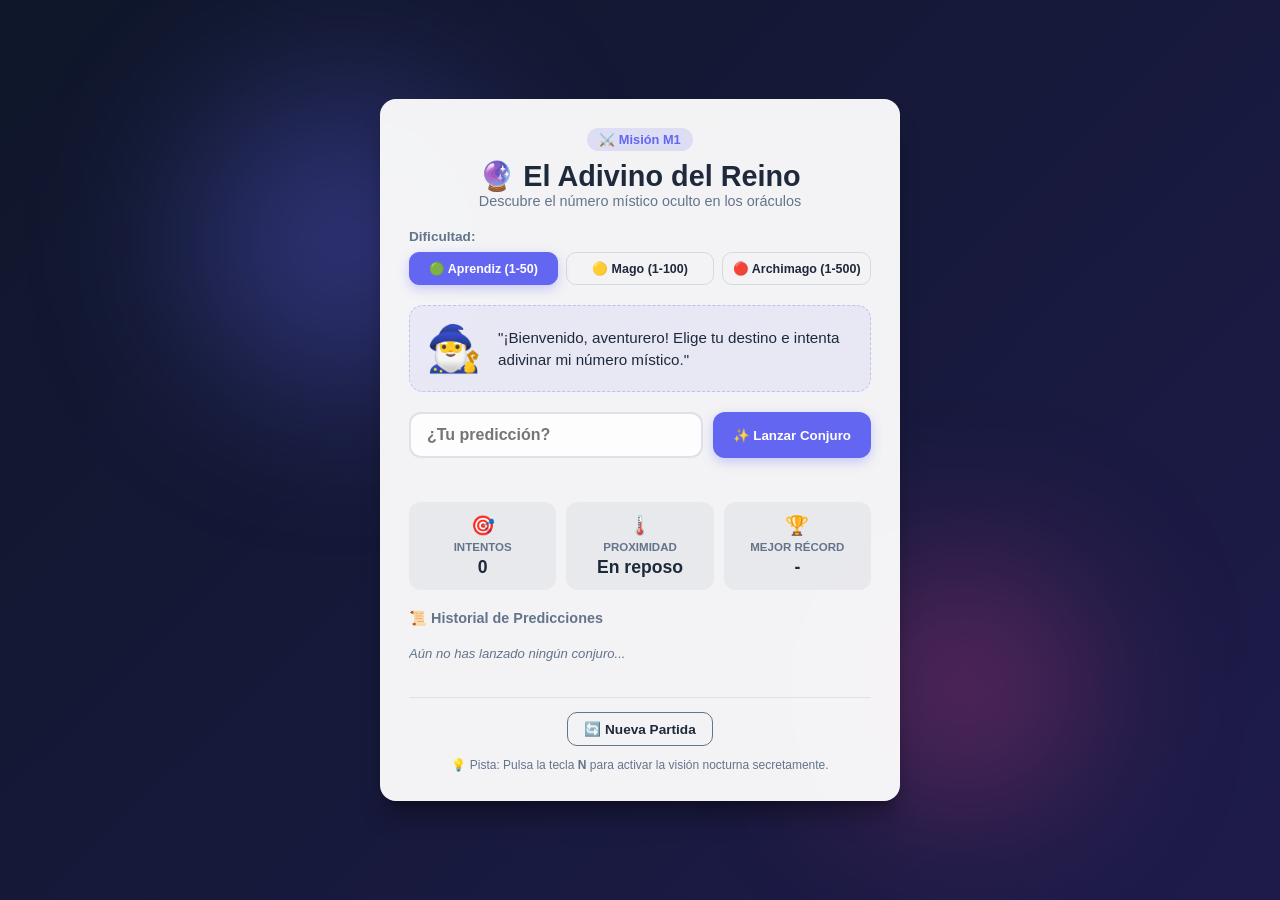
==== Mision_1/index.html @ a3c950a6 "Update index.html" ====
<!DOCTYPE html>
<html lang="es">
<head>
  <meta charset="UTF-8" />
  <meta name="viewport" content="width=device-width, initial-scale=1.0" />
  <title>Pixel Quest 🔮 El Adivino del Reino</title>
  <link rel="stylesheet" href="styles.css" />
  <script src="app.js" defer></script>
</head>
<body>
  <div class="background-decorations">
    <div class="bg-circle c1"></div>
    <div class="bg-circle c2"></div>
  </div>

  <main class="game-card">
    <header class="game-header">
      <div class="badge">⚔️ Misión M1</div>
      <h1>🔮 El Adivino del Reino</h1>
      <p class="subtitle">Descubre el número místico oculto en los oráculos</p>
    </header>

    <!-- Selector de Dificultad -->
    <section class="difficulty-section">
      <label class="section-label">Dificultad:</label>
      <div class="difficulty-buttons">
        <button type="button" class="btn-diff active" data-max="50">🟢 Aprendiz (1-50)</button>
        <button type="button" class="btn-diff" data-max="100">🟡 Mago (1-100)</button>
        <button type="button" class="btn-diff" data-max="500">🔴 Archimago (1-500)</button>
      </div>
    </section>

    <!-- Panel Principal del Oráculo -->
    <section class="oracle-box">
      <div class="oracle-avatar" id="oracleAvatar">🧙‍♂️</div>
      <div class="oracle-speech" id="oracleSpeech">
        "¡Bienvenido, aventurero! Elige tu destino e intenta adivinar mi número místico."
      </div>
    </section>

    <!-- Formulario de Intento -->
    <section class="input-section">
      <div class="input-wrapper">
        <input type="number" id="guessInput" placeholder="¿Tu predicción?" min="1" max="50" autocomplete="off" />
        <button type="button" id="castBtn" class="btn-cast">✨ Lanzar Conjuro</button>
      </div>
      <p class="error-msg" id="errorMsg"></p>
    </section>

    <!-- Estadísticas y Progreso -->
    <section class="stats-section">
      <div class="stat-card">
        <span class="stat-icon">🎯</span>
        <span class="stat-label">Intentos</span>
        <span class="stat-value" id="attemptsCount">0</span>
      </div>
      <div class="stat-card">
        <span class="stat-icon">🌡️</span>
        <span class="stat-label">Proximidad</span>
        <span class="stat-value" id="proximityText">En reposo</span>
      </div>
      <div class="stat-card">
        <span class="stat-icon">🏆</span>
        <span class="stat-label">Mejor Récord</span>
        <span class="stat-value" id="bestScoreText">-</span>
      </div>
    </section>

    <!-- Historial de Intentos -->
    <section class="history-section">
      <h3>📜 Historial de Predicciones</h3>
      <div class="history-list" id="historyList">
        <span class="empty-history">Aún no has lanzado ningún conjuro...</span>
      </div>
    </section>

    <!-- Acciones Secundarias -->
    <footer class="game-footer">
      <button type="button" id="restartBtn" class="btn-secondary">🔄 Nueva Partida</button>
      <small class="secret-hint">💡 Pista: Pulsa la tecla <strong>N</strong> para activar la visión nocturna secretamente.</small>
    </footer>
  </main>
</body>
</html>
---- Mision_1/styles.css ----
:root {
  --bg-gradient: linear-gradient(135deg, #0f172a 0%, #1e1b4b 100%);
  --card-bg: rgba(255, 255, 255, 0.95);
  --text-main: #1e293b;
  --text-muted: #64748b;
  --primary-color: #6366f1;
  --primary-hover: #4f46e5;
  --accent-color: #ec4899;
  --border-radius: 16px;
  --shadow-lg: 0 20px 25px -5px rgba(0, 0, 0, 0.3), 0 8px 10px -6px rgba(0, 0, 0, 0.3);
}

/* Modo Nocturno Secret (Bonus M1) */
body.dark-mode {
  --bg-gradient: linear-gradient(135deg, #020617 0%, #0f0e17 100%);
  --card-bg: rgba(15, 23, 42, 0.92);
  --text-main: #f8fafc;
  --text-muted: #94a3b8;
  --primary-color: #a855f7;
  --primary-hover: #9333ea;
  --accent-color: #38bdf8;
}

* {
  box-sizing: border-box;
  margin: 0;
  padding: 0;
  font-family: 'Segoe UI', Tahoma, Geneva, Verdana, sans-serif;
  transition: background-color 0.3s ease, color 0.3s ease, transform 0.2s ease;
}

body {
  min-height: 100vh;
  background: var(--bg-gradient);
  display: flex;
  justify-content: center;
  align-items: center;
  padding: 20px;
  position: relative;
  overflow-x: hidden;
  color: var(--text-main);
}

/* Esferas decorativas de fondo */
.background-decorations .bg-circle {
  position: absolute;
  border-radius: 50%;
  filter: blur(80px);
  z-index: 0;
}
.c1 {
  width: 300px;
  height: 300px;
  background: rgba(99, 102, 241, 0.35);
  top: 10%;
  left: 15%;
}
.c2 {
  width: 250px;
  height: 250px;
  background: rgba(236, 72, 153, 0.3);
  bottom: 10%;
  right: 15%;
}

/* Tarjeta Principal */
.game-card {
  position: relative;
  z-index: 1;
  background: var(--card-bg);
  backdrop-filter: blur(12px);
  width: 100%;
  max-width: 520px;
  border-radius: var(--border-radius);
  padding: 28px;
  box-shadow: var(--shadow-lg);
  border: 1px solid rgba(255, 255, 255, 0.1);
  display: flex;
  flex-direction: column;
  gap: 20px;
}

/* Encabezado */
.game-header {
  text-align: center;
}
.badge {
  display: inline-block;
  background: rgba(99, 102, 241, 0.15);
  color: var(--primary-color);
  font-size: 0.8rem;
  font-weight: 700;
  padding: 4px 12px;
  border-radius: 20px;
  margin-bottom: 8px;
}
.game-header h1 {
  font-size: 1.8rem;
  font-weight: 800;
}
.subtitle {
  font-size: 0.9rem;
  color: var(--text-muted);
}

/* Botones de Dificultad */
.difficulty-section {
  display: flex;
  flex-direction: column;
  gap: 8px;
}
.section-label {
  font-size: 0.85rem;
  font-weight: 600;
  color: var(--text-muted);
}
.difficulty-buttons {
  display: flex;
  gap: 8px;
}
.btn-diff {
  flex: 1;
  padding: 8px;
  border: 1px solid rgba(100, 116, 139, 0.2);
  background: transparent;
  color: var(--text-main);
  border-radius: 10px;
  font-size: 0.78rem;
  font-weight: 600;
  cursor: pointer;
}
.btn-diff.active {
  background: var(--primary-color);
  color: #fff;
  border-color: var(--primary-color);
  box-shadow: 0 4px 12px rgba(99, 102, 241, 0.3);
}

/* Oráculo Box */
.oracle-box {
  background: rgba(99, 102, 241, 0.08);
  border-radius: 14px;
  padding: 16px;
  display: flex;
  align-items: center;
  gap: 16px;
  border: 1px dashed rgba(99, 102, 241, 0.3);
}
.oracle-avatar {
  font-size: 2.8rem;
  animation: pulse 2s infinite ease-in-out;
}
@keyframes pulse {
  0%, 100% { transform: scale(1); }
  50% { transform: scale(1.1); }
}
.oracle-speech {
  font-size: 0.95rem;
  line-height: 1.4;
  font-weight: 500;
}

/* Input y Botón */
.input-section {
  display: flex;
  flex-direction: column;
  gap: 6px;
}
.input-wrapper {
  display: flex;
  gap: 10px;
}
input[type="number"] {
  flex: 1;
  padding: 12px 16px;
  border-radius: 12px;
  border: 2px solid rgba(100, 116, 139, 0.2);
  outline: none;
  font-size: 1rem;
  font-weight: 600;
  background: rgba(255, 255, 255, 0.8);
  color: #0f172a;
}
input[type="number"]:focus {
  border-color: var(--primary-color);
}
.btn-cast {
  padding: 12px 20px;
  background: var(--primary-color);
  color: white;
  border: none;
  border-radius: 12px;
  font-weight: 700;
  cursor: pointer;
  box-shadow: 0 4px 12px rgba(99, 102, 241, 0.3);
}
.btn-cast:hover {
  background: var(--primary-hover);
  transform: translateY(-2px);
}
.btn-cast:disabled {
  opacity: 0.5;
  cursor: not-allowed;
  transform: none;
}
.error-msg {
  color: #ef4444;
  font-size: 0.82rem;
  font-weight: 600;
  min-height: 18px;
}

/* Tarjetas de Estadísticas */
.stats-section {
  display: grid;
  grid-template-columns: repeat(3, 1fr);
  gap: 10px;
}
.stat-card {
  background: rgba(100, 116, 139, 0.08);
  padding: 12px;
  border-radius: 12px;
  display: flex;
  flex-direction: column;
  align-items: center;
  gap: 4px;
}
.stat-icon { font-size: 1.2rem; }
.stat-label { font-size: 0.72rem; color: var(--text-muted); text-transform: uppercase; font-weight: 700; }
.stat-value { font-size: 1.1rem; font-weight: 800; }

/* Historial */
.history-section h3 {
  font-size: 0.9rem;
  margin-bottom: 8px;
  color: var(--text-muted);
}
.history-list {
  display: flex;
  gap: 8px;
  overflow-x: auto;
  padding-bottom: 6px;
  min-height: 42px;
  align-items: center;
}
.empty-history {
  font-size: 0.82rem;
  color: var(--text-muted);
  font-style: italic;
}
.chip {
  padding: 6px 12px;
  border-radius: 20px;
  font-size: 0.82rem;
  font-weight: 700;
  white-space: nowrap;
  animation: fadeIn 0.3s ease;
}
.chip.low { background: #e0f2fe; color: #0284c7; }
.chip.high { background: #fef3c7; color: #d97706; }
.chip.win { background: #dcfce7; color: #15803d; }

@keyframes fadeIn {
  from { opacity: 0; transform: scale(0.8); }
  to { opacity: 1; transform: scale(1); }
}

/* Footer y Reinicio */
.game-footer {
  display: flex;
  flex-direction: column;
  align-items: center;
  gap: 12px;
  border-top: 1px solid rgba(100, 116, 139, 0.15);
  padding-top: 14px;
}
.btn-secondary {
  background: transparent;
  border: 1px solid var(--text-muted);
  color: var(--text-main);
  padding: 8px 16px;
  border-radius: 10px;
  font-weight: 600;
  font-size: 0.85rem;
  cursor: pointer;
}
.btn-secondary:hover {
  background: rgba(100, 116, 139, 0.1);
}
.secret-hint {
  font-size: 0.75rem;
  color: var(--text-muted);
}
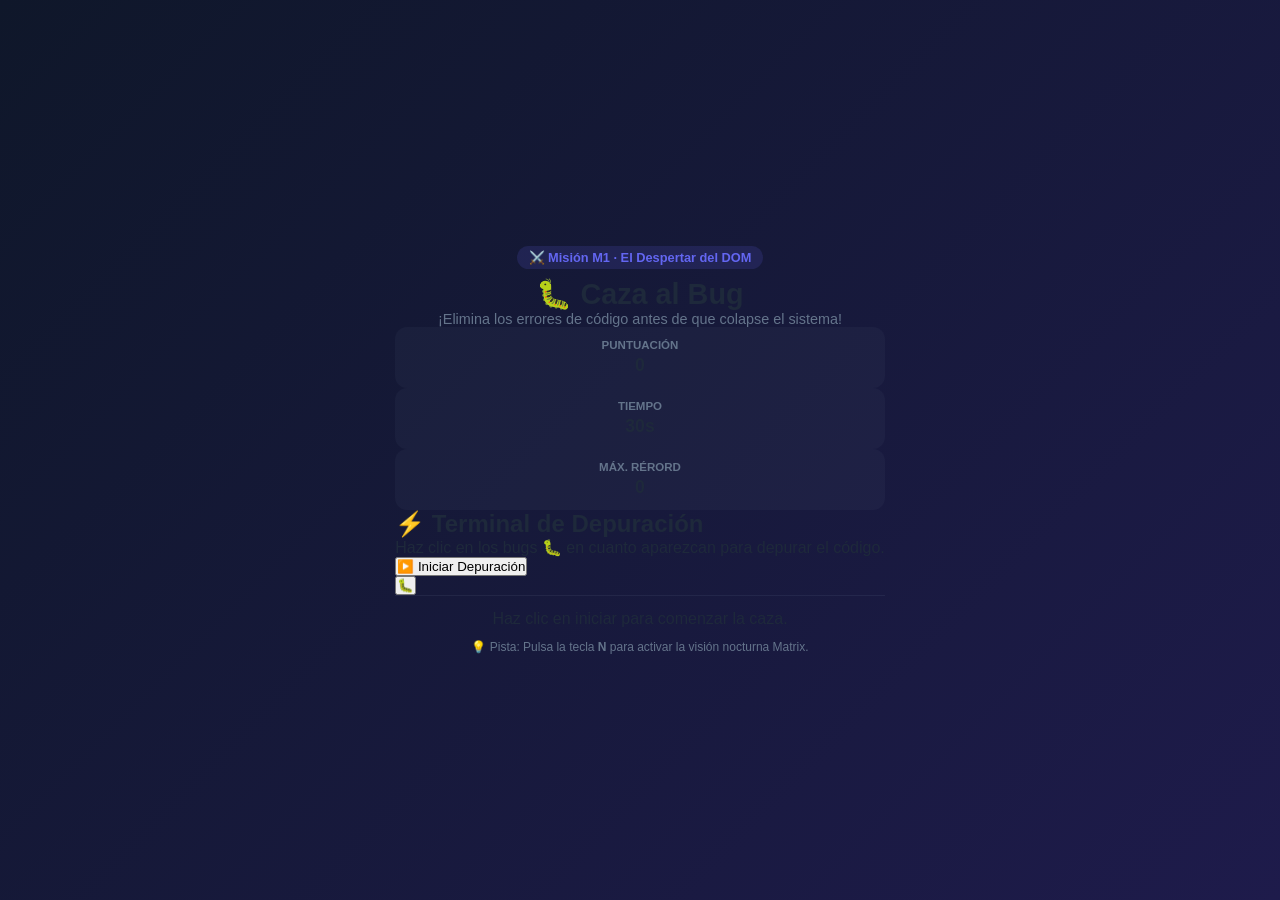
==== commit f7f29ddf: "Update index.html" ====
--- a/Mision_1/index.html
+++ b/Mision_1/index.html
@@ -3,81 +3,52 @@
 <head>
   <meta charset="UTF-8" />
   <meta name="viewport" content="width=device-width, initial-scale=1.0" />
-  <title>Pixel Quest 🔮 El Adivino del Reino</title>
+  <title>Caza al Bug 🐛 | Misión M1</title>
   <link rel="stylesheet" href="styles.css" />
   <script src="app.js" defer></script>
 </head>
 <body>
-  <div class="background-decorations">
-    <div class="bg-circle c1"></div>
-    <div class="bg-circle c2"></div>
-  </div>
+  <div class="bg-glow"></div>
 
-  <main class="game-card">
+  <main class="game-container">
     <header class="game-header">
-      <div class="badge">⚔️ Misión M1</div>
-      <h1>🔮 El Adivino del Reino</h1>
-      <p class="subtitle">Descubre el número místico oculto en los oráculos</p>
+      <div class="badge">⚔️ Misión M1 · El Despertar del DOM</div>
+      <h1>🐛 Caza al Bug</h1>
+      <p class="subtitle">¡Elimina los errores de código antes de que colapse el sistema!</p>
     </header>
 
-    <!-- Selector de Dificultad -->
-    <section class="difficulty-section">
-      <label class="section-label">Dificultad:</label>
-      <div class="difficulty-buttons">
-        <button type="button" class="btn-diff active" data-max="50">🟢 Aprendiz (1-50)</button>
-        <button type="button" class="btn-diff" data-max="100">🟡 Mago (1-100)</button>
-        <button type="button" class="btn-diff" data-max="500">🔴 Archimago (1-500)</button>
+    <!-- Marcadores principales -->
+    <section class="stats-bar">
+      <div class="stat-card">
+        <span class="stat-label">PUNTUACIÓN</span>
+        <span class="stat-value" id="score">0</span>
+      </div>
+      <div class="stat-card">
+        <span class="stat-label">TIEMPO</span>
+        <span class="stat-value" id="timer">30s</span>
+      </div>
+      <div class="stat-card">
+        <span class="stat-label">MÁX. RÉRORD</span>
+        <span class="stat-value" id="highScore">0</span>
       </div>
     </section>
 
-    <!-- Panel Principal del Oráculo -->
-    <section class="oracle-box">
-      <div class="oracle-avatar" id="oracleAvatar">🧙‍♂️</div>
-      <div class="oracle-speech" id="oracleSpeech">
-        "¡Bienvenido, aventurero! Elige tu destino e intenta adivinar mi número místico."
+    <!-- Arena de Juego (Panel de Código) -->
+    <section class="code-board" id="codeBoard">
+      <div class="code-overlay" id="startOverlay">
+        <h2>⚡ Terminal de Depuración</h2>
+        <p>Haz clic en los bugs 🐛 en cuanto aparezcan para depurar el código.</p>
+        <button type="button" id="startBtn" class="btn-primary">▶️ Iniciar Depuración</button>
       </div>
+
+      <!-- El Bug que se moverá por el DOM -->
+      <button type="button" id="bug" class="bug-target hidden" aria-label="Cazar Bug">🐛</button>
     </section>
 
-    <!-- Formulario de Intento -->
-    <section class="input-section">
-      <div class="input-wrapper">
-        <input type="number" id="guessInput" placeholder="¿Tu predicción?" min="1" max="50" autocomplete="off" />
-        <button type="button" id="castBtn" class="btn-cast">✨ Lanzar Conjuro</button>
-      </div>
-      <p class="error-msg" id="errorMsg"></p>
-    </section>
-
-    <!-- Estadísticas y Progreso -->
-    <section class="stats-section">
-      <div class="stat-card">
-        <span class="stat-icon">🎯</span>
-        <span class="stat-label">Intentos</span>
-        <span class="stat-value" id="attemptsCount">0</span>
-      </div>
-      <div class="stat-card">
-        <span class="stat-icon">🌡️</span>
-        <span class="stat-label">Proximidad</span>
-        <span class="stat-value" id="proximityText">En reposo</span>
-      </div>
-      <div class="stat-card">
-        <span class="stat-icon">🏆</span>
-        <span class="stat-label">Mejor Récord</span>
-        <span class="stat-value" id="bestScoreText">-</span>
-      </div>
-    </section>
-
-    <!-- Historial de Intentos -->
-    <section class="history-section">
-      <h3>📜 Historial de Predicciones</h3>
-      <div class="history-list" id="historyList">
-        <span class="empty-history">Aún no has lanzado ningún conjuro...</span>
-      </div>
-    </section>
-
-    <!-- Acciones Secundarias -->
+    <!-- Controles y Avisos -->
     <footer class="game-footer">
-      <button type="button" id="restartBtn" class="btn-secondary">🔄 Nueva Partida</button>
-      <small class="secret-hint">💡 Pista: Pulsa la tecla <strong>N</strong> para activar la visión nocturna secretamente.</small>
+      <p class="status-message" id="statusMessage">Haz clic en iniciar para comenzar la caza.</p>
+      <small class="secret-hint">💡 Pista: Pulsa la tecla <strong>N</strong> para activar la visión nocturna Matrix.</small>
     </footer>
   </main>
 </body>
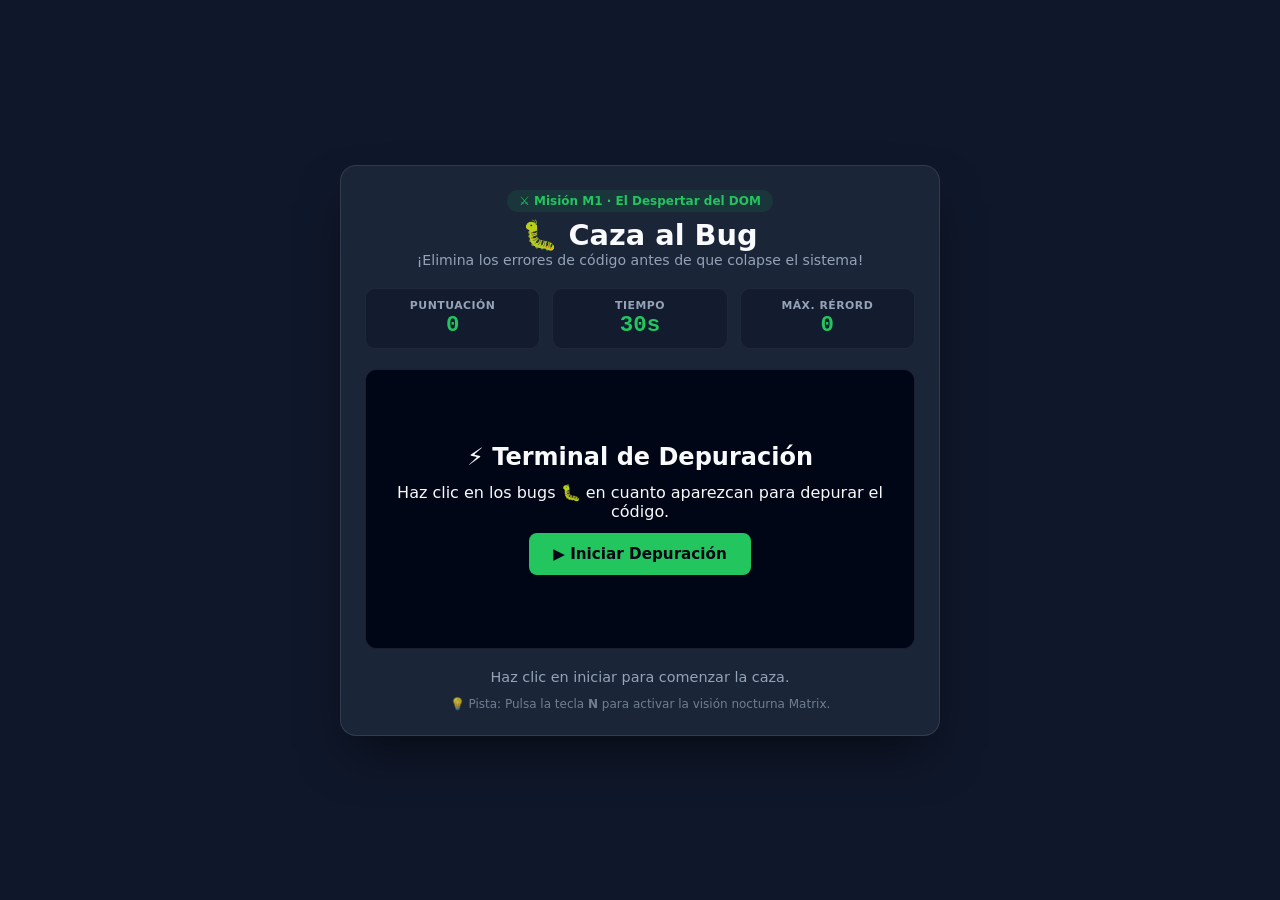
==== commit 90208a80: "Update index.html" ====
--- a/Mision_1/index.html
+++ b/Mision_1/index.html
@@ -8,7 +8,7 @@
   <script src="app.js" defer></script>
 </head>
 <body>
-  <div class="bg-glow"></div>
+  <!--<div class="bg-glow"></div> -->
 
   <main class="game-container">
     <header class="game-header">
--- a/Mision_1/styles.css
+++ b/Mision_1/styles.css
@@ -1,293 +1,201 @@
 :root {
-  --bg-gradient: linear-gradient(135deg, #0f172a 0%, #1e1b4b 100%);
-  --card-bg: rgba(255, 255, 255, 0.95);
-  --text-main: #1e293b;
-  --text-muted: #64748b;
-  --primary-color: #6366f1;
-  --primary-hover: #4f46e5;
-  --accent-color: #ec4899;
-  --border-radius: 16px;
-  --shadow-lg: 0 20px 25px -5px rgba(0, 0, 0, 0.3), 0 8px 10px -6px rgba(0, 0, 0, 0.3);
-}
-
-/* Modo Nocturno Secret (Bonus M1) */
-body.dark-mode {
-  --bg-gradient: linear-gradient(135deg, #020617 0%, #0f0e17 100%);
-  --card-bg: rgba(15, 23, 42, 0.92);
+  --bg-color: #0f172a;
+  --card-bg: rgba(30, 41, 59, 0.85);
+  --accent-green: #22c55e;
+  --accent-red: #ef4444;
   --text-main: #f8fafc;
   --text-muted: #94a3b8;
-  --primary-color: #a855f7;
-  --primary-hover: #9333ea;
-  --accent-color: #38bdf8;
+  --font-mono: 'Fira Code', 'Courier New', Courier, monospace;
+}
+
+/* Modo Nocturno Secreto (Bonus M1) */
+body.dark-mode {
+  --bg-color: #050505;
+  --card-bg: rgba(0, 20, 0, 0.9);
+  --accent-green: #00ff66;
+  --text-main: #00ff66;
+  --text-muted: #008833;
 }
 
 * {
   box-sizing: border-box;
   margin: 0;
   padding: 0;
-  font-family: 'Segoe UI', Tahoma, Geneva, Verdana, sans-serif;
-  transition: background-color 0.3s ease, color 0.3s ease, transform 0.2s ease;
+  font-family: system-ui, -apple-system, sans-serif;
+  transition: background-color 0.3s ease, color 0.3s ease;
 }
 
 body {
   min-height: 100vh;
-  background: var(--bg-gradient);
+  background: var(--bg-color);
+  color: var(--text-main);
   display: flex;
   justify-content: center;
   align-items: center;
   padding: 20px;
-  position: relative;
-  overflow-x: hidden;
-  color: var(--text-main);
-}
-
-/* Esferas decorativas de fondo */
-.background-decorations .bg-circle {
+  overflow: hidden;
+}
+
+.bg-glow {
   position: absolute;
-  border-radius: 50%;
-  filter: blur(80px);
+  width: 400px;
+  height: 400px;
+  background: radial-gradient(circle, rgba(34, 197, 94, 0.15) 0%, rgba(0,0,0,0) 70%);
   z-index: 0;
 }
-.c1 {
-  width: 300px;
-  height: 300px;
-  background: rgba(99, 102, 241, 0.35);
-  top: 10%;
-  left: 15%;
-}
-.c2 {
-  width: 250px;
-  height: 250px;
-  background: rgba(236, 72, 153, 0.3);
-  bottom: 10%;
-  right: 15%;
-}
-
-/* Tarjeta Principal */
-.game-card {
+
+.game-container {
   position: relative;
   z-index: 1;
+  width: 100%;
+  max-width: 600px;
   background: var(--card-bg);
   backdrop-filter: blur(12px);
-  width: 100%;
-  max-width: 520px;
-  border-radius: var(--border-radius);
-  padding: 28px;
-  box-shadow: var(--shadow-lg);
   border: 1px solid rgba(255, 255, 255, 0.1);
+  border-radius: 16px;
+  padding: 24px;
   display: flex;
   flex-direction: column;
   gap: 20px;
-}
-
-/* Encabezado */
+  box-shadow: 0 25px 50px -12px rgba(0, 0, 0, 0.5);
+}
+
 .game-header {
   text-align: center;
 }
+
 .badge {
   display: inline-block;
-  background: rgba(99, 102, 241, 0.15);
-  color: var(--primary-color);
-  font-size: 0.8rem;
+  font-size: 0.75rem;
   font-weight: 700;
+  color: var(--accent-green);
+  background: rgba(34, 197, 94, 0.1);
   padding: 4px 12px;
   border-radius: 20px;
-  margin-bottom: 8px;
-}
+  margin-bottom: 6px;
+}
+
 .game-header h1 {
   font-size: 1.8rem;
   font-weight: 800;
 }
+
 .subtitle {
-  font-size: 0.9rem;
-  color: var(--text-muted);
-}
-
-/* Botones de Dificultad */
-.difficulty-section {
+  font-size: 0.88rem;
+  color: var(--text-muted);
+}
+
+/* Barra de Estadísticas */
+.stats-bar {
+  display: grid;
+  grid-template-columns: repeat(3, 1fr);
+  gap: 12px;
+}
+
+.stat-card {
+  background: rgba(15, 23, 42, 0.6);
+  border: 1px solid rgba(255, 255, 255, 0.05);
+  padding: 10px;
+  border-radius: 10px;
+  text-align: center;
+}
+
+.stat-label {
+  display: block;
+  font-size: 0.68rem;
+  color: var(--text-muted);
+  font-weight: 700;
+  letter-spacing: 0.5px;
+}
+
+.stat-value {
+  font-size: 1.4rem;
+  font-weight: 800;
+  font-family: var(--font-mono);
+  color: var(--accent-green);
+}
+
+/* Tablero de Juego */
+.code-board {
+  position: relative;
+  height: 280px;
+  background: #020617;
+  border: 1px solid rgba(255, 255, 255, 0.1);
+  border-radius: 12px;
+  overflow: hidden;
+}
+
+.code-overlay {
+  position: absolute;
+  inset: 0;
+  background: rgba(2, 6, 23, 0.85);
+  display: flex;
+  flex-direction: column;
+  justify-content: center;
+  align-items: center;
+  gap: 12px;
+  text-align: center;
+  padding: 20px;
+  z-index: 10;
+}
+
+.code-overlay.hidden {
+  display: none;
+}
+
+.btn-primary {
+  background: var(--accent-green);
+  color: #020617;
+  border: none;
+  padding: 12px 24px;
+  font-size: 0.95rem;
+  font-weight: 700;
+  border-radius: 8px;
+  cursor: pointer;
+  transition: transform 0.1s ease;
+}
+
+.btn-primary:hover {
+  transform: scale(1.05);
+}
+
+/* El Bug Interactivos */
+.bug-target {
+  position: absolute;
+  font-size: 2.2rem;
+  background: transparent;
+  border: none;
+  cursor: pointer;
+  user-select: none;
+  line-height: 1;
+  padding: 8px;
+  transition: transform 0.05s ease;
+}
+
+.bug-target:active {
+  transform: scale(0.8);
+}
+
+.bug-target.hidden {
+  display: none;
+}
+
+/* Pie de Página */
+.game-footer {
+  text-align: center;
   display: flex;
   flex-direction: column;
   gap: 8px;
 }
-.section-label {
-  font-size: 0.85rem;
-  font-weight: 600;
-  color: var(--text-muted);
-}
-.difficulty-buttons {
-  display: flex;
-  gap: 8px;
-}
-.btn-diff {
-  flex: 1;
-  padding: 8px;
-  border: 1px solid rgba(100, 116, 139, 0.2);
-  background: transparent;
-  color: var(--text-main);
-  border-radius: 10px;
-  font-size: 0.78rem;
-  font-weight: 600;
-  cursor: pointer;
-}
-.btn-diff.active {
-  background: var(--primary-color);
-  color: #fff;
-  border-color: var(--primary-color);
-  box-shadow: 0 4px 12px rgba(99, 102, 241, 0.3);
-}
-
-/* Oráculo Box */
-.oracle-box {
-  background: rgba(99, 102, 241, 0.08);
-  border-radius: 14px;
-  padding: 16px;
-  display: flex;
-  align-items: center;
-  gap: 16px;
-  border: 1px dashed rgba(99, 102, 241, 0.3);
-}
-.oracle-avatar {
-  font-size: 2.8rem;
-  animation: pulse 2s infinite ease-in-out;
-}
-@keyframes pulse {
-  0%, 100% { transform: scale(1); }
-  50% { transform: scale(1.1); }
-}
-.oracle-speech {
-  font-size: 0.95rem;
-  line-height: 1.4;
-  font-weight: 500;
-}
-
-/* Input y Botón */
-.input-section {
-  display: flex;
-  flex-direction: column;
-  gap: 6px;
-}
-.input-wrapper {
-  display: flex;
-  gap: 10px;
-}
-input[type="number"] {
-  flex: 1;
-  padding: 12px 16px;
-  border-radius: 12px;
-  border: 2px solid rgba(100, 116, 139, 0.2);
-  outline: none;
-  font-size: 1rem;
-  font-weight: 600;
-  background: rgba(255, 255, 255, 0.8);
-  color: #0f172a;
-}
-input[type="number"]:focus {
-  border-color: var(--primary-color);
-}
-.btn-cast {
-  padding: 12px 20px;
-  background: var(--primary-color);
-  color: white;
-  border: none;
-  border-radius: 12px;
-  font-weight: 700;
-  cursor: pointer;
-  box-shadow: 0 4px 12px rgba(99, 102, 241, 0.3);
-}
-.btn-cast:hover {
-  background: var(--primary-hover);
-  transform: translateY(-2px);
-}
-.btn-cast:disabled {
-  opacity: 0.5;
-  cursor: not-allowed;
-  transform: none;
-}
-.error-msg {
-  color: #ef4444;
-  font-size: 0.82rem;
-  font-weight: 600;
-  min-height: 18px;
-}
-
-/* Tarjetas de Estadísticas */
-.stats-section {
-  display: grid;
-  grid-template-columns: repeat(3, 1fr);
-  gap: 10px;
-}
-.stat-card {
-  background: rgba(100, 116, 139, 0.08);
-  padding: 12px;
-  border-radius: 12px;
-  display: flex;
-  flex-direction: column;
-  align-items: center;
-  gap: 4px;
-}
-.stat-icon { font-size: 1.2rem; }
-.stat-label { font-size: 0.72rem; color: var(--text-muted); text-transform: uppercase; font-weight: 700; }
-.stat-value { font-size: 1.1rem; font-weight: 800; }
-
-/* Historial */
-.history-section h3 {
+
+.status-message {
   font-size: 0.9rem;
-  margin-bottom: 8px;
-  color: var(--text-muted);
-}
-.history-list {
-  display: flex;
-  gap: 8px;
-  overflow-x: auto;
-  padding-bottom: 6px;
-  min-height: 42px;
-  align-items: center;
-}
-.empty-history {
-  font-size: 0.82rem;
-  color: var(--text-muted);
-  font-style: italic;
-}
-.chip {
-  padding: 6px 12px;
-  border-radius: 20px;
-  font-size: 0.82rem;
-  font-weight: 700;
-  white-space: nowrap;
-  animation: fadeIn 0.3s ease;
-}
-.chip.low { background: #e0f2fe; color: #0284c7; }
-.chip.high { background: #fef3c7; color: #d97706; }
-.chip.win { background: #dcfce7; color: #15803d; }
-
-@keyframes fadeIn {
-  from { opacity: 0; transform: scale(0.8); }
-  to { opacity: 1; transform: scale(1); }
-}
-
-/* Footer y Reinicio */
-.game-footer {
-  display: flex;
-  flex-direction: column;
-  align-items: center;
-  gap: 12px;
-  border-top: 1px solid rgba(100, 116, 139, 0.15);
-  padding-top: 14px;
-}
-.btn-secondary {
-  background: transparent;
-  border: 1px solid var(--text-muted);
-  color: var(--text-main);
-  padding: 8px 16px;
-  border-radius: 10px;
-  font-weight: 600;
-  font-size: 0.85rem;
-  cursor: pointer;
-}
-.btn-secondary:hover {
-  background: rgba(100, 116, 139, 0.1);
-}
+  color: var(--text-muted);
+  min-height: 20px;
+}
+
 .secret-hint {
   font-size: 0.75rem;
   color: var(--text-muted);
+  opacity: 0.7;
 }
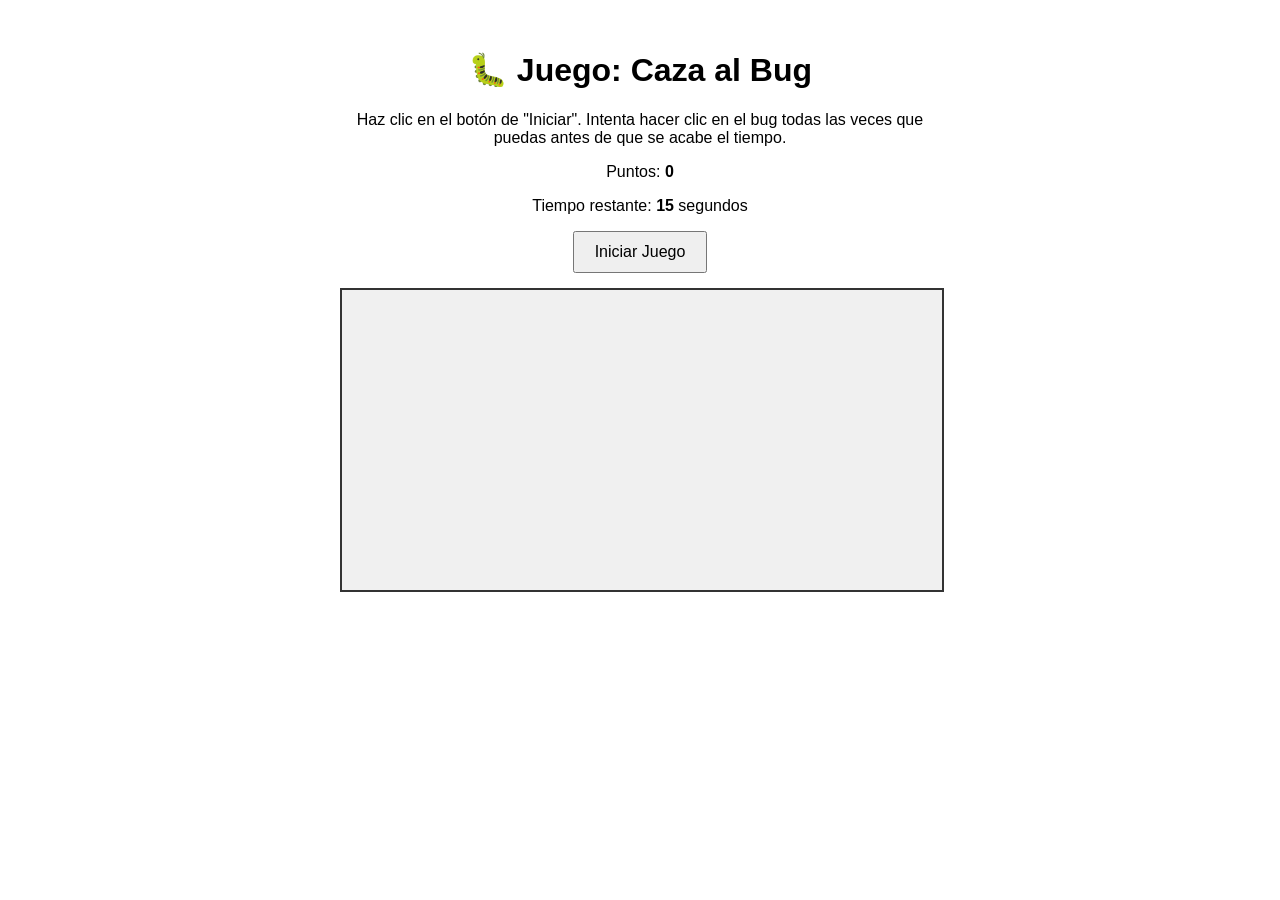
==== commit 23c8c9cb: "Update index.html" ====
--- a/Mision_1/index.html
+++ b/Mision_1/index.html
@@ -1,55 +1,33 @@
 <!DOCTYPE html>
 <html lang="es">
 <head>
-  <meta charset="UTF-8" />
-  <meta name="viewport" content="width=device-width, initial-scale=1.0" />
-  <title>Caza al Bug 🐛 | Misión M1</title>
-  <link rel="stylesheet" href="styles.css" />
+  <meta charset="UTF-8">
+  <meta name="viewport" content="width=device-width, initial-scale=1.0">
+  <title>Caza al Bug - Misión 1</title>
+  <link rel="stylesheet" href="styles.css">
   <script src="app.js" defer></script>
 </head>
 <body>
-  <!--<div class="bg-glow"></div> -->
 
-  <main class="game-container">
-    <header class="game-header">
-      <div class="badge">⚔️ Misión M1 · El Despertar del DOM</div>
-      <h1>🐛 Caza al Bug</h1>
-      <p class="subtitle">¡Elimina los errores de código antes de que colapse el sistema!</p>
-    </header>
+  <h1>🐛 Juego: Caza al Bug</h1>
+  <p>Haz clic en el botón de "Iniciar". Intenta hacer clic en el bug todas las veces que puedas antes de que se acabe el tiempo.</p>
 
-    <!-- Marcadores principales -->
-    <section class="stats-bar">
-      <div class="stat-card">
-        <span class="stat-label">PUNTUACIÓN</span>
-        <span class="stat-value" id="score">0</span>
-      </div>
-      <div class="stat-card">
-        <span class="stat-label">TIEMPO</span>
-        <span class="stat-value" id="timer">30s</span>
-      </div>
-      <div class="stat-card">
-        <span class="stat-label">MÁX. RÉRORD</span>
-        <span class="stat-value" id="highScore">0</span>
-      </div>
-    </section>
+  <!-- Marcadores simples -->
+  <div>
+    <p>Puntos: <strong id="score">0</strong></p>
+    <p>Tiempo restante: <strong id="timer">15</strong> segundos</p>
+  </div>
 
-    <!-- Arena de Juego (Panel de Código) -->
-    <section class="code-board" id="codeBoard">
-      <div class="code-overlay" id="startOverlay">
-        <h2>⚡ Terminal de Depuración</h2>
-        <p>Haz clic en los bugs 🐛 en cuanto aparezcan para depurar el código.</p>
-        <button type="button" id="startBtn" class="btn-primary">▶️ Iniciar Depuración</button>
-      </div>
+  <!-- Botón de inicio -->
+  <button type="button" id="startBtn">Iniciar Juego</button>
 
-      <!-- El Bug que se moverá por el DOM -->
-      <button type="button" id="bug" class="bug-target hidden" aria-label="Cazar Bug">🐛</button>
-    </section>
+  <!-- Area de juego -->
+  <div id="codeBoard">
+    <button type="button" id="bug" class="hidden">🐛</button>
+  </div>
 
-    <!-- Controles y Avisos -->
-    <footer class="game-footer">
-      <p class="status-message" id="statusMessage">Haz clic en iniciar para comenzar la caza.</p>
-      <small class="secret-hint">💡 Pista: Pulsa la tecla <strong>N</strong> para activar la visión nocturna Matrix.</small>
-    </footer>
-  </main>
+  <!-- Mensajes finales -->
+  <p id="statusMessage"></p>
+
 </body>
 </html>
--- a/Mision_1/styles.css
+++ b/Mision_1/styles.css
@@ -1,201 +1,39 @@
-:root {
-  --bg-color: #0f172a;
-  --card-bg: rgba(30, 41, 59, 0.85);
-  --accent-green: #22c55e;
-  --accent-red: #ef4444;
-  --text-main: #f8fafc;
-  --text-muted: #94a3b8;
-  --font-mono: 'Fira Code', 'Courier New', Courier, monospace;
+/* Estilos sencillos y básicos */
+body {
+  font-family: Arial, sans-serif;
+  max-width: 600px;
+  margin: 20px auto;
+  padding: 10px;
+  text-align: center;
 }
 
-/* Modo Nocturno Secreto (Bonus M1) */
-body.dark-mode {
-  --bg-color: #050505;
-  --card-bg: rgba(0, 20, 0, 0.9);
-  --accent-green: #00ff66;
-  --text-main: #00ff66;
-  --text-muted: #008833;
-}
-
-* {
-  box-sizing: border-box;
-  margin: 0;
-  padding: 0;
-  font-family: system-ui, -apple-system, sans-serif;
-  transition: background-color 0.3s ease, color 0.3s ease;
-}
-
-body {
-  min-height: 100vh;
-  background: var(--bg-color);
-  color: var(--text-main);
-  display: flex;
-  justify-content: center;
-  align-items: center;
-  padding: 20px;
+/* Tablero donde se mueve el bug */
+#codeBoard {
+  width: 100%;
+  height: 300px;
+  border: 2px solid #333;
+  background-color: #f0f0f0;
+  position: relative;
+  margin-top: 15px;
   overflow: hidden;
 }
 
-.bg-glow {
+/* El bug dentro del tablero */
+#bug {
+  font-size: 30px;
   position: absolute;
-  width: 400px;
-  height: 400px;
-  background: radial-gradient(circle, rgba(34, 197, 94, 0.15) 0%, rgba(0,0,0,0) 70%);
-  z-index: 0;
+  cursor: pointer;
+  background: none;
+  border: none;
 }
 
-.game-container {
-  position: relative;
-  z-index: 1;
-  width: 100%;
-  max-width: 600px;
-  background: var(--card-bg);
-  backdrop-filter: blur(12px);
-  border: 1px solid rgba(255, 255, 255, 0.1);
-  border-radius: 16px;
-  padding: 24px;
-  display: flex;
-  flex-direction: column;
-  gap: 20px;
-  box-shadow: 0 25px 50px -12px rgba(0, 0, 0, 0.5);
-}
-
-.game-header {
-  text-align: center;
-}
-
-.badge {
-  display: inline-block;
-  font-size: 0.75rem;
-  font-weight: 700;
-  color: var(--accent-green);
-  background: rgba(34, 197, 94, 0.1);
-  padding: 4px 12px;
-  border-radius: 20px;
-  margin-bottom: 6px;
-}
-
-.game-header h1 {
-  font-size: 1.8rem;
-  font-weight: 800;
-}
-
-.subtitle {
-  font-size: 0.88rem;
-  color: var(--text-muted);
-}
-
-/* Barra de Estadísticas */
-.stats-bar {
-  display: grid;
-  grid-template-columns: repeat(3, 1fr);
-  gap: 12px;
-}
-
-.stat-card {
-  background: rgba(15, 23, 42, 0.6);
-  border: 1px solid rgba(255, 255, 255, 0.05);
-  padding: 10px;
-  border-radius: 10px;
-  text-align: center;
-}
-
-.stat-label {
-  display: block;
-  font-size: 0.68rem;
-  color: var(--text-muted);
-  font-weight: 700;
-  letter-spacing: 0.5px;
-}
-
-.stat-value {
-  font-size: 1.4rem;
-  font-weight: 800;
-  font-family: var(--font-mono);
-  color: var(--accent-green);
-}
-
-/* Tablero de Juego */
-.code-board {
-  position: relative;
-  height: 280px;
-  background: #020617;
-  border: 1px solid rgba(255, 255, 255, 0.1);
-  border-radius: 12px;
-  overflow: hidden;
-}
-
-.code-overlay {
-  position: absolute;
-  inset: 0;
-  background: rgba(2, 6, 23, 0.85);
-  display: flex;
-  flex-direction: column;
-  justify-content: center;
-  align-items: center;
-  gap: 12px;
-  text-align: center;
-  padding: 20px;
-  z-index: 10;
-}
-
-.code-overlay.hidden {
+/* Clase para ocultar elementos fácilmente */
+.hidden {
   display: none;
 }
 
-.btn-primary {
-  background: var(--accent-green);
-  color: #020617;
-  border: none;
-  padding: 12px 24px;
-  font-size: 0.95rem;
-  font-weight: 700;
-  border-radius: 8px;
+#startBtn {
+  padding: 10px 20px;
+  font-size: 16px;
   cursor: pointer;
-  transition: transform 0.1s ease;
-}
-
-.btn-primary:hover {
-  transform: scale(1.05);
-}
-
-/* El Bug Interactivos */
-.bug-target {
-  position: absolute;
-  font-size: 2.2rem;
-  background: transparent;
-  border: none;
-  cursor: pointer;
-  user-select: none;
-  line-height: 1;
-  padding: 8px;
-  transition: transform 0.05s ease;
-}
-
-.bug-target:active {
-  transform: scale(0.8);
-}
-
-.bug-target.hidden {
-  display: none;
-}
-
-/* Pie de Página */
-.game-footer {
-  text-align: center;
-  display: flex;
-  flex-direction: column;
-  gap: 8px;
-}
-
-.status-message {
-  font-size: 0.9rem;
-  color: var(--text-muted);
-  min-height: 20px;
-}
-
-.secret-hint {
-  font-size: 0.75rem;
-  color: var(--text-muted);
-  opacity: 0.7;
 }
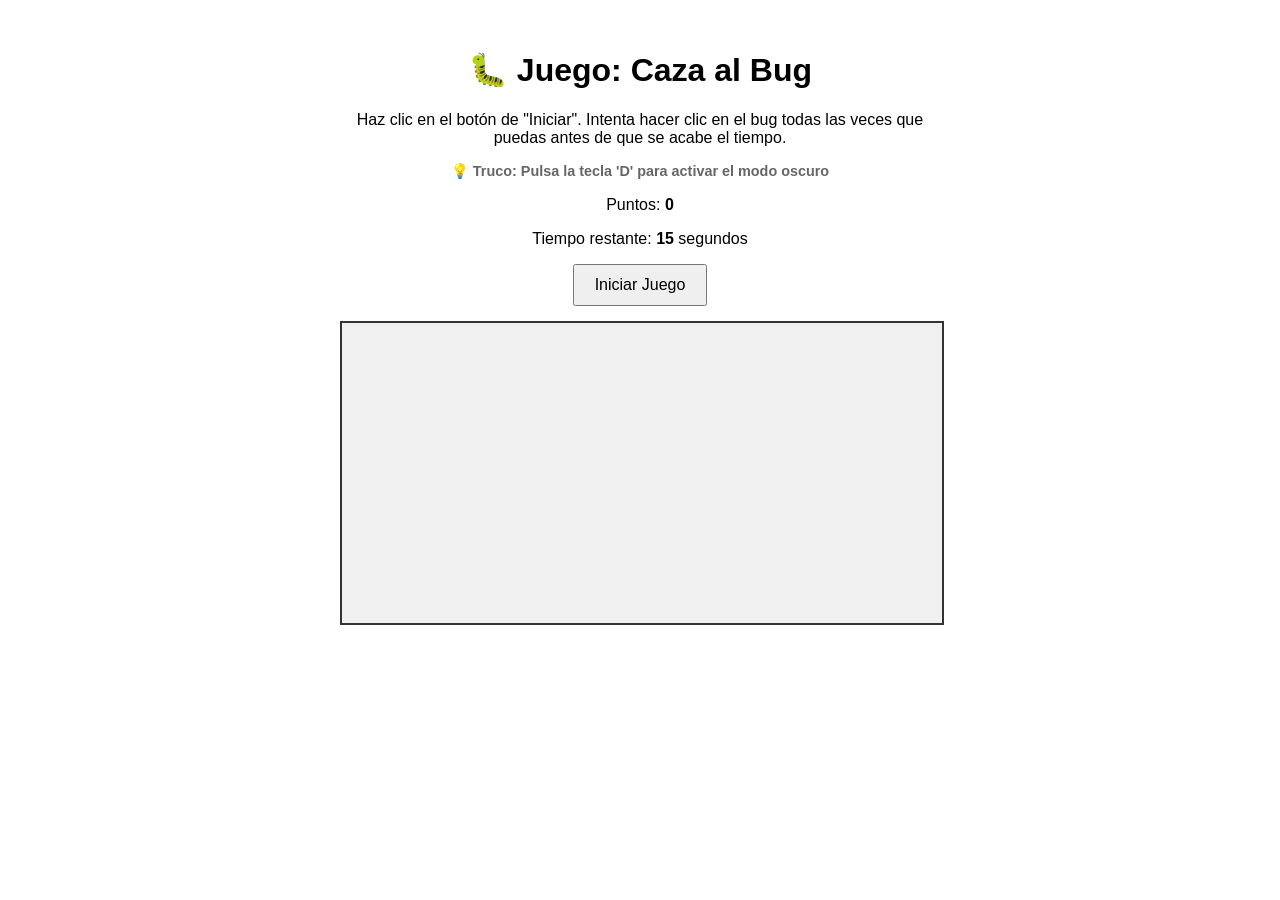
==== commit e3032835: "Update index.html" ====
--- a/Mision_1/index.html
+++ b/Mision_1/index.html
@@ -12,12 +12,15 @@
   <h1>🐛 Juego: Caza al Bug</h1>
   <p>Haz clic en el botón de "Iniciar". Intenta hacer clic en el bug todas las veces que puedas antes de que se acabe el tiempo.</p>
 
+  <!-- Mensaje informativo de la tecla secreta -->
+  <p id="themeNotice" class="theme-hint">💡 Truco: Pulsa la tecla 'D' para activar el modo oscuro</p>
+
   <!-- Marcadores simples -->
   <div>
     <p>Puntos: <strong id="score">0</strong></p>
     <p>Tiempo restante: <strong id="timer">15</strong> segundos</p>
   </div>
-
+  
   <!-- Botón de inicio -->
   <button type="button" id="startBtn">Iniciar Juego</button>
 
--- a/Mision_1/styles.css
+++ b/Mision_1/styles.css
@@ -1,10 +1,39 @@
-/* Estilos sencillos y básicos */
+/* Estilos sencillos y básicos para toda la página */
 body {
   font-family: Arial, sans-serif;
   max-width: 600px;
   margin: 20px auto;
   padding: 10px;
   text-align: center;
+  transition: background-color 0.3s, color 0.3s;
+}
+
+/* --- MODO OSCURO (BONUS TECLA SECRETAD) --- */
+body.dark-mode {
+  background-color: #1e1e1e;
+  color: #f5f5f5;
+}
+
+body.dark-mode #codeBoard {
+  background-color: #2a2a2a;
+  border-color: #555;
+}
+
+body.dark-mode #startBtn {
+  background-color: #333;
+  color: #fff;
+  border: 1px solid #777;
+}
+
+/* Pista e indicador visual del modo oscuro */
+.theme-hint {
+  font-size: 0.9rem;
+  color: #666;
+  font-weight: bold;
+}
+
+body.dark-mode .theme-hint {
+  color: #f1c40f;
 }
 
 /* Tablero donde se mueve el bug */
@@ -16,24 +45,37 @@
   position: relative;
   margin-top: 15px;
   overflow: hidden;
+  transition: background-color 0.3s;
 }
 
-/* El bug dentro del tablero */
+/* El elemento interactivo del bug (emoji dentro de un botón sin marco) */
 #bug {
-  font-size: 30px;
+  font-size: 35px;
   position: absolute;
   cursor: pointer;
   background: none;
   border: none;
 }
 
-/* Clase para ocultar elementos fácilmente */
-.hidden {
-  display: none;
-}
-
+/* Botón de inicio del juego */
 #startBtn {
   padding: 10px 20px;
   font-size: 16px;
   cursor: pointer;
+}
+
+/* Clase para la araña trampa (resplandor rojo) */
+.bug-trap {
+  filter: drop-shadow(0 0 5px red);
+}
+
+/* Clase para el bug dorado (resplandor amarillo y más grande) */
+.golden-bug {
+  transform: scale(1.3);
+  filter: drop-shadow(0 0 8px gold);
+}
+
+/* Clase de utilidad para ocultar elementos */
+.hidden {
+  display: none;
 }
